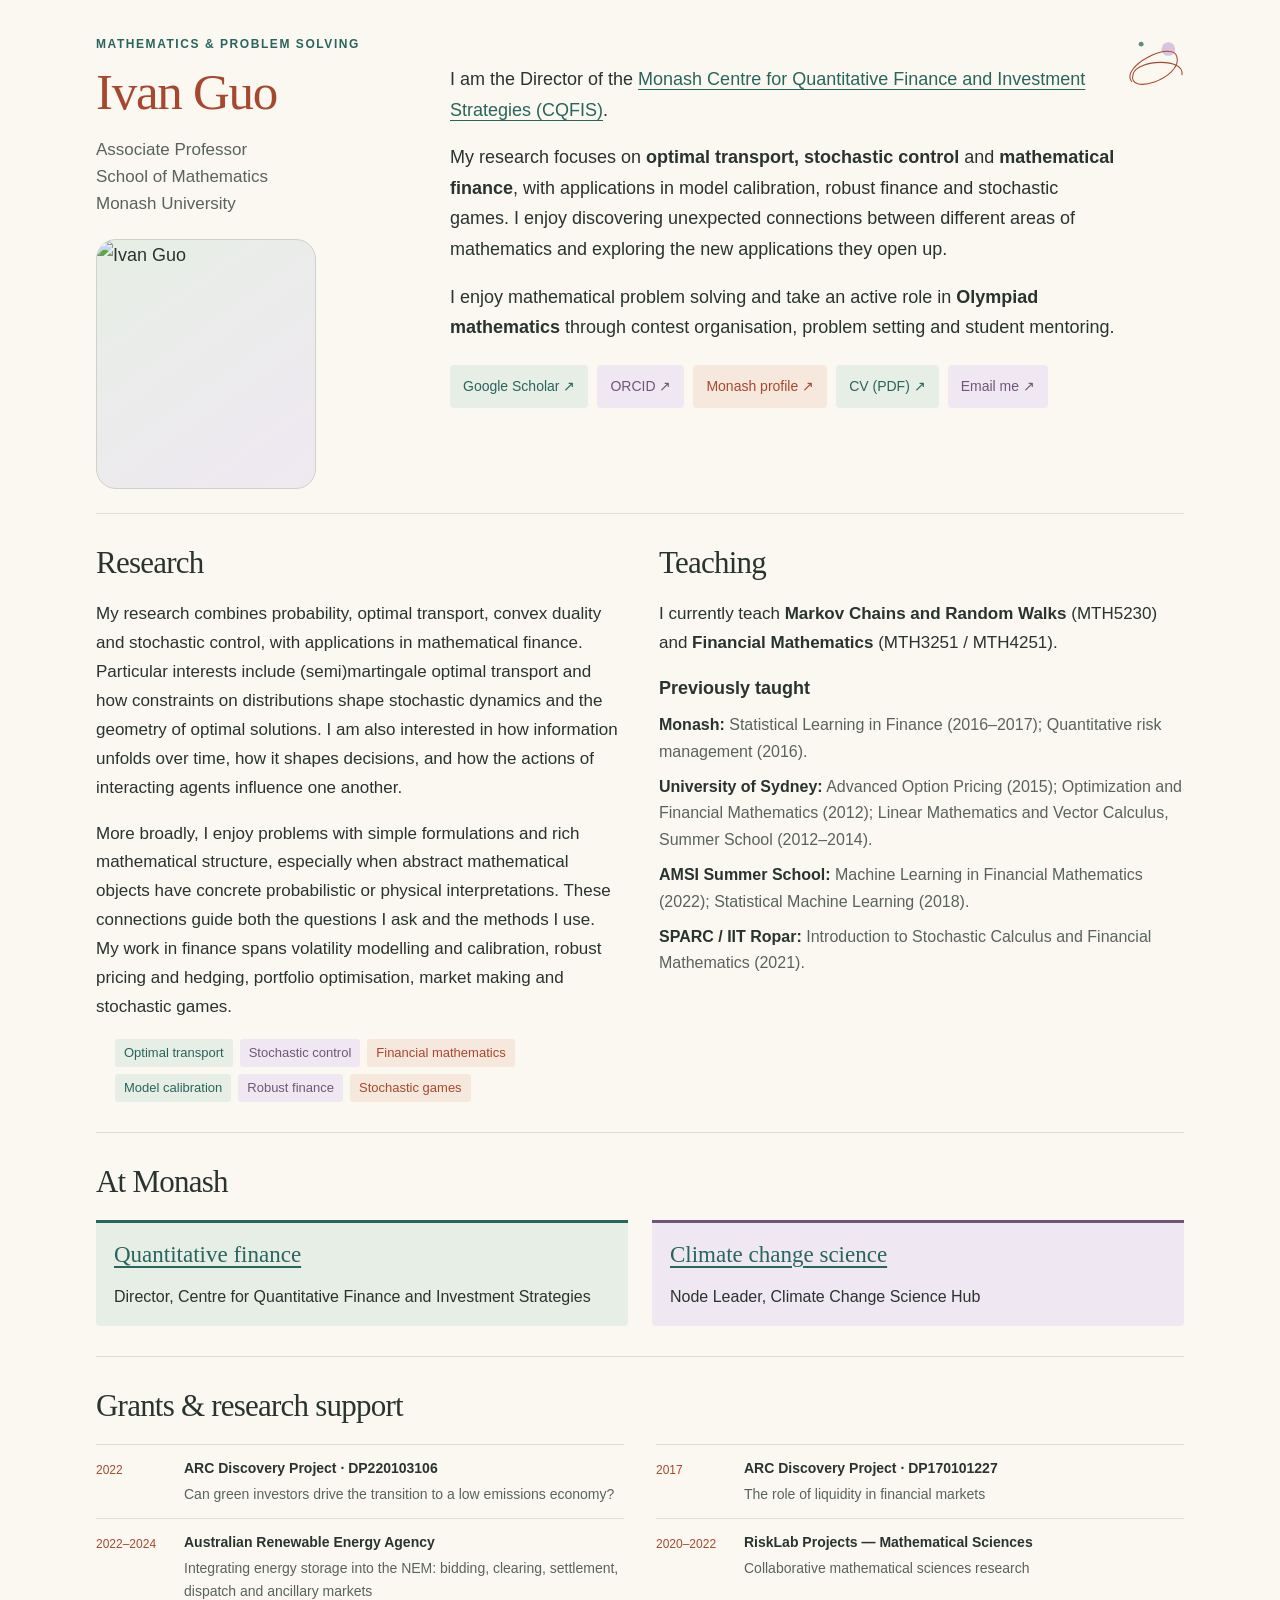
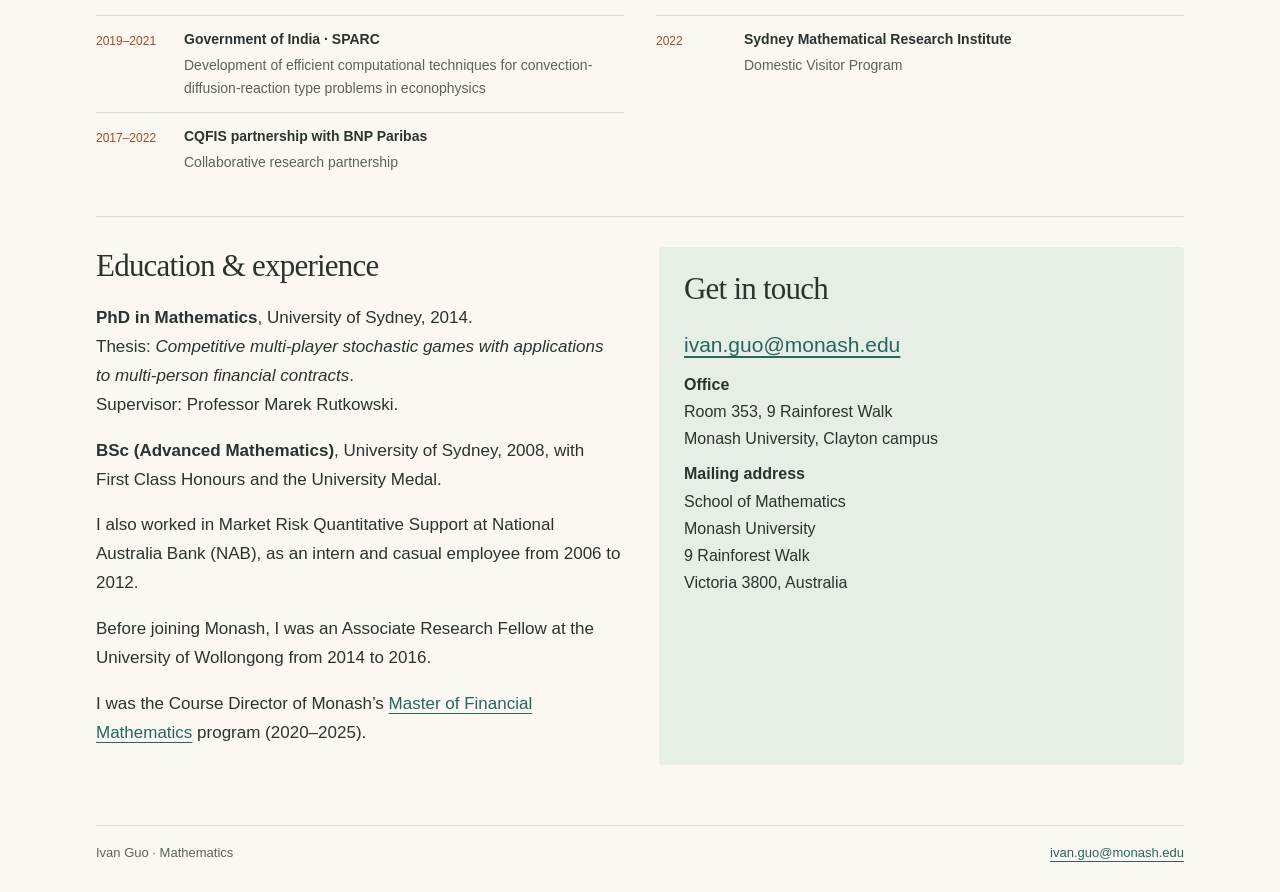
==== index.html @ 20b007d5 "Add files via upload" ====
<!DOCTYPE html>
<html lang="en">
  <head>
    <meta charset="utf-8">
    <meta name="viewport" content="width=device-width, initial-scale=1">
    <title>Home | Ivan Guo</title>
    <style>
      :root {
        color-scheme: light;
        --paper: #fbf8f1;
        --ink: #293330;
        --muted: #59635d;
        --rust: #a6482e;
        --teal: #28655f;
        --plum: #715679;
        --line: #dddfd3;
        --sage: #e7eee5;
        --lilac: #efe8f2;
        --peach: #f6e8dd;
      }

      * {
        box-sizing: border-box;
      }

      html {
        scroll-behavior: smooth;
      }

      body {
        margin: 0;
        background: var(--paper);
        color: var(--ink);
        font: 18px/1.7 -apple-system,BlinkMacSystemFont,"Segoe UI",Arial,sans-serif;
      }

      a {
        color: var(--teal);
        text-underline-offset: 4px;
        overflow-wrap: anywhere;
      }

      a:hover {
        color: var(--rust);
      }

      a:focus-visible {
        outline: 3px solid var(--rust);
        outline-offset: 4px;
      }

      .page {
        max-width: 1160px;
        padding: 34px 36px 28px;
        margin: auto;
      }

      h1 {
        font-family: Georgia,"Times New Roman",serif;
        font-weight: 400;
        letter-spacing: -.025em;
        font-size: 51px;
        line-height: 1.15;
        color: var(--rust);
        margin: 0 0 14px;
      }

      h2 {
        font-family: Georgia,"Times New Roman",serif;
        font-weight: 400;
        letter-spacing: -.025em;
        font-size: 31px;
        line-height: 1.25;
        margin: 0 0 18px;
      }

      h3 {
        font-size: 20px;
        line-height: 1.4;
        font-weight: 600;
        margin: 0 0 12px;
      }

      p {
        margin: 0 0 17px;
      }

      .eyebrow {
        font-size: 12px;
        font-weight: 600;
        letter-spacing: .13em;
        text-transform: uppercase;
        color: var(--teal);
        margin: 0 0 9px;
      }

      .flourish {
        position: absolute;
        right: 0;
        top: 0;
        width: 85px;
        height: 86px;
        pointer-events: none;
      }

      .hero {
        display: grid;
        grid-template-columns: 310px minmax(0,1fr);
        gap: 44px;
        align-items: start;
        margin-bottom: 24px;
      }

      .role {
        font-size: 17px;
        color: var(--muted);
        line-height: 1.6;
        margin: 0;
      }

      .hero .bio {
        position: relative;
        padding-right: 62px;
        padding-top: 30px;
      }

      .hero .bio p {
        font-size: 18px;
      }

      .hero .flourish {
        right: -6px;
        top: -10px;
        width: 68px;
      }

      .profiles {
        display: flex;
        flex-wrap: wrap;
        gap: 9px;
        margin: 0 0 34px;
      }

      .profiles a {
        display: inline-flex;
        align-items: center;
        min-height: 43px;
        padding: 6px 13px;
        border-radius: 4px;
        font-size: 14px;
        line-height: 1.5;
        text-decoration: none;
        background: var(--sage);
        color: var(--teal);
      }

      .profiles a:nth-child(2) {
        background: var(--lilac);
        color: var(--plum);
      }

      .profiles a:nth-child(3) {
        background: var(--peach);
        color: var(--rust);
      }

      .profiles a:hover {
        text-decoration: underline;
      }

      .section {
        padding: 30px 0;
        border-top: 1px solid var(--line);
      }

      .two-col {
        display: grid;
        grid-template-columns: minmax(0,1fr) minmax(0,1fr);
        gap: 38px;
      }

      .two-col p, .two-col li {
        font-size: 17px;
        line-height: 1.7;
      }

      .two-col ul {
        padding-left: 19px;
        margin: 0;
      }

      .two-col li+li {
        margin-top: 8px;
      }

      .tags {
        display: flex;
        flex-wrap: wrap;
        gap: 7px;
        margin: 17px 0 0;
        padding: 0;
        list-style: none;
      }

      .tags li {
        padding: 4px 9px;
        background: var(--sage);
        color: var(--teal);
        border-radius: 3px;
        font-size: 13px!important;
        line-height: 1.55!important;
      }

      .tags li:nth-child(3n+2) {
        background: var(--lilac);
        color: var(--plum);
      }

      .tags li:nth-child(3n) {
        background: var(--peach);
        color: var(--rust);
      }

      .affiliations {
        display: grid;
        grid-template-columns: 1fr 1fr;
        gap: 24px;
      }

      .affiliation {
        border-top: 3px solid var(--teal);
        padding: 16px 18px;
        background: var(--sage);
        border-radius: 0 0 4px 4px;
      }

      .affiliation:nth-child(2) {
        border-color: var(--plum);
        background: var(--lilac);
      }

      .affiliation h3 {
        font-family: Georgia,"Times New Roman",serif;
        font-size: 23px;
        font-weight: 400;
      }

      .affiliation p {
        font-size: 16px;
        margin: 0;
      }

      .contact {
        padding: 23px 25px;
        background: var(--sage);
        border-radius: 4px;
      }

      .contact p {
        font-size: 16px;
        margin-bottom: 8px;
      }

      .email {
        font-size: 21px;
      }

      .footer {
        margin-top: 30px;
        padding-top: 16px;
        border-top: 1px solid var(--line);
        font-size: 13px;
        color: var(--muted);
        display: flex;
        justify-content: space-between;
        gap: 12px;
        flex-wrap: wrap;
      }

      section[id], h1[id], div[id] {
        scroll-margin-top: 18px;
      }

      .portrait {
        width: 220px;
        aspect-ratio: 4/5;
        margin: 21px 0 0;
        border-radius: 20px;
        border: 1px solid #cbd4c6;
        background: linear-gradient(145deg,#e7eee5 0%,#efe8f2 100%);
        object-fit: cover;
        display: block;
        height: 250px;
        object-position: 53% center;
      }

      .two-col .teaching-history {
        list-style: none;
        padding: 0;
        margin: 11px 0 0;
      }

      .two-col .teaching-history li {
        font-size: 16px;
        line-height: 1.65;
        margin: 0 0 9px;
        color: var(--muted);
      }

      .two-col .teaching-history strong {
        color: var(--ink);
        font-weight: 600;
      }

      .teaching-history-title {
        font: 600 16px/1.4 -apple-system,BlinkMacSystemFont,"Segoe UI",Arial,sans-serif;
        margin: 18px 0 8px;
        font-size: 18px;
      }

      .funding-list {
        display: grid;
        grid-template-columns: 1fr 1fr;
        gap: 0 32px;
        list-style: none;
        padding: 0;
        margin: 0;
      }

      .funding-list li {
        display: grid;
        grid-template-columns: 76px minmax(0,1fr);
        gap: 12px;
        padding: 13px 0;
        border-top: 1px solid var(--line);
      }

      .funding-year {
        font-size: 12px;
        color: var(--rust);
        padding-top: 2px;
      }

      .funding-list h3 {
        font-size: 14px;
        line-height: 1.5;
        margin: 0 0 4px;
        font-weight: 600;
      }

      .funding-list p {
        font-size: 14px;
        line-height: 1.6;
        margin: 0;
        color: var(--muted);
      }

      .two-col .tags li {
        margin-top: 0;
      }

      .profiles a[href^="mailto:"] {
        background: var(--lilac);
        color: var(--plum);
      }

      .bio .profiles {
        margin: 22px 0 0;
      }

      @media (max-width:900px) {
        .page {
          padding: 28px;
        }

        .hero {
          grid-template-columns: 260px 1fr;
          gap: 28px;
        }

        .hero .bio {
          padding-right: 0;
        }

        .hero .flourish {
          display: none;
        }

      }

      @media (max-width:620px) {
        body {
          font-size: 17px;
        }

        .page {
          padding: 25px 20px;
        }

        h1 {
          font-size: 43px;
        }

        h2 {
          font-size: 29px;
        }

        .hero {
          grid-template-columns: 1fr;
          gap: 22px;
          margin-bottom: 23px;
        }

        .hero .bio p {
          font-size: 17px;
        }

        .profiles {
          gap: 8px;
          margin-bottom: 27px;
        }

        .profiles a {
          font-size: 13px;
          min-height: 42px;
        }

        .two-col, .affiliations {
          grid-template-columns: 1fr;
          gap: 27px;
        }

        .two-col p, .two-col li {
          font-size: 16px;
        }

        .section {
          padding: 25px 0;
        }

        .contact {
          padding: 20px;
        }

        .email {
          font-size: 18px;
        }

        .footer {
          font-size: 12px;
        }

        .portrait {
          width: 220px;
          margin-top: 18px;
          height: 250px;
        }

        .hero .bio {
          padding-top: 0;
        }

        .funding-list {
          grid-template-columns: 1fr;
        }

        .funding-list li {
          grid-template-columns: 72px minmax(0,1fr);
        }

        .two-col .teaching-history li {
          font-size: 16px;
        }

      }

      @media (prefers-reduced-motion:reduce) {
        html {
          scroll-behavior: auto;
        }

      }

      @media print {
        .profiles, .flourish {
          display: none;
        }

        .page {
          padding: 0;
          max-width: none;
        }

        body {
          background: white;
          font-size: 12pt;
        }

      }
    </style>
  </head>
  <body>
    <main>
      <div class="page home">
        <section class="hero" aria-labelledby="home-title">
          <div>
            <p class="eyebrow">Mathematics &amp; problem solving</p>
            <h1 id="home-title">Ivan Guo</h1>
            <p class="role">Associate Professor<br>School of Mathematics<br>Monash University</p>
            <img class="portrait" src="https://raw.githubusercontent.com/ivanguogit/website/refs/heads/main/IvanOutside.png" alt="Ivan Guo">
          </div>
          <div class="bio">
            <svg class="flourish" viewBox="0 0 110 110" fill="none" aria-hidden="true">
              <circle cx="75" cy="26" r="11" fill="#d9c3df"></circle>
              <path d="M16 79C-5 55 82 10 89 39C97 73 7 103 18 66C25 43 102 39 97 68" stroke="#a6482e" stroke-width="1.7"></path>
              <circle cx="31" cy="18" r="4" fill="#628c78"></circle>
            </svg>
            <p>I am the Director of the <a href="https://www.monash.edu/science/quantitative-finance" target="_blank" rel="noopener noreferrer">Monash Centre for Quantitative Finance and Investment Strategies (CQFIS)</a>.</p>
            <p>My research focuses on <strong>optimal transport, stochastic control</strong> and <strong>mathematical finance</strong>, with applications in model calibration, robust finance and stochastic games. I enjoy discovering unexpected connections between different areas of mathematics and exploring the new applications they open up.</p>
            <p>I enjoy mathematical problem solving and take an active role in <strong>Olympiad mathematics</strong> through contest organisation, problem setting and student mentoring.</p>
            <div class="profiles" aria-label="Academic profiles and CV">
              <a href="https://scholar.google.com/citations?hl=en&amp;user=IPDgZisAAAAJ" target="_blank" rel="noopener noreferrer">Google Scholar ↗</a>
              <a href="https://orcid.org/0000-0002-6483-6654" target="_blank" rel="noopener noreferrer">ORCID ↗</a>
              <a href="https://research.monash.edu/en/persons/ivan-guo/" target="_blank" rel="noopener noreferrer">Monash profile ↗</a>
              <a href="https://raw.githubusercontent.com/ivanguogit/website/refs/heads/main/IvanGuo05112026.pdf" target="_blank" rel="noopener noreferrer">
  CV (PDF) ↗
</a>
              <a href="mailto:ivan.guo@monash.edu" target="_blank" rel="noopener noreferrer">Email me ↗</a>
            </div>
          </div>
        </section>
        <section class="section two-col" aria-labelledby="home-research-title">
          <div>
            <h2 id="home-research-title">Research</h2>
            <p>My research combines probability, optimal transport, convex duality and stochastic control, with applications in mathematical finance. Particular interests include (semi)martingale optimal transport and how constraints on distributions shape stochastic dynamics and the geometry of optimal solutions. I am also interested in how information unfolds over time, how it shapes decisions, and how the actions of interacting agents influence one another.</p>
            <p>More broadly, I enjoy problems with simple formulations and rich mathematical structure, especially when abstract mathematical objects have concrete probabilistic or physical interpretations. These connections guide both the questions I ask and the methods I use. My work in finance spans volatility modelling and calibration, robust pricing and hedging, portfolio optimisation, market making and stochastic games.</p>
            <ul class="tags" aria-label="Research interests">
              <li>Optimal transport</li>
              <li>Stochastic control</li>
              <li>Financial mathematics</li>
              <li>Model calibration</li>
              <li>Robust finance</li>
              <li>Stochastic games</li>
            </ul>
          </div>
          <div>
            <h2>Teaching</h2>
            <p>I currently teach <strong>Markov Chains and Random Walks</strong> (MTH5230) and <strong>Financial Mathematics</strong> (MTH3251 / MTH4251).</p>
            <h3 class="teaching-history-title">Previously taught</h3>
            <ul class="teaching-history">
              <li>
                <strong>Monash:</strong> Statistical Learning in Finance (2016–2017); Quantitative risk management (2016).</li>
              <li>
                <strong>University of Sydney:</strong> Advanced Option Pricing (2015); Optimization and Financial Mathematics (2012); Linear Mathematics and Vector Calculus, Summer School (2012–2014).</li>
              <li>
                <strong>AMSI Summer School:</strong> Machine Learning in Financial Mathematics (2022); Statistical Machine Learning (2018).</li>
              <li>
                <strong>SPARC / IIT Ropar:</strong> Introduction to Stochastic Calculus and Financial Mathematics (2021).</li>
            </ul>
          </div>
        </section>
        <section class="section" aria-labelledby="affiliations-title">
          <h2 id="affiliations-title">At Monash</h2>
          <div class="affiliations">
            <article class="affiliation">
              <h3>
                <a href="https://www.monash.edu/science/quantitative-finance" target="_blank" rel="noopener noreferrer">Quantitative finance</a>
              </h3>
              <p>Director, Centre for Quantitative Finance and Investment Strategies</p>
            </article>
            <article class="affiliation">
              <h3>
                <a href="https://www.monash.edu/science/climate-change-hub" target="_blank" rel="noopener noreferrer">Climate change science</a>
              </h3>
              <p>Node Leader, Climate Change Science Hub</p>
            </article>
          </div>
        </section>
        <section class="section" aria-labelledby="funding-title">
          <h2 id="funding-title">Grants &amp; research support</h2>
          <ul class="funding-list">
            <li>
              <span class="funding-year">2022</span>
              <div>
                <h3>ARC Discovery Project · DP220103106</h3>
                <p>Can green investors drive the transition to a low emissions economy?</p>
              </div>
            </li>
            <li>
              <span class="funding-year">2017</span>
              <div>
                <h3>ARC Discovery Project · DP170101227</h3>
                <p>The role of liquidity in financial markets</p>
              </div>
            </li>
            <li>
              <span class="funding-year">2022–2024</span>
              <div>
                <h3>Australian Renewable Energy Agency</h3>
                <p>Integrating energy storage into the NEM: bidding, clearing, settlement, dispatch and ancillary markets</p>
              </div>
            </li>
            <li>
              <span class="funding-year">2020–2022</span>
              <div>
                <h3>RiskLab Projects — Mathematical Sciences</h3>
                <p>Collaborative mathematical sciences research</p>
              </div>
            </li>
            <li>
              <span class="funding-year">2019–2021</span>
              <div>
                <h3>Government of India · SPARC</h3>
                <p>Development of efficient computational techniques for convection-diffusion-reaction type problems in econophysics</p>
              </div>
            </li>
            <li>
              <span class="funding-year">2022</span>
              <div>
                <h3>Sydney Mathematical Research Institute</h3>
                <p>Domestic Visitor Program</p>
              </div>
            </li>
            <li>
              <span class="funding-year">2017–2022</span>
              <div>
                <h3>CQFIS partnership with BNP Paribas</h3>
                <p>Collaborative research partnership</p>
              </div>
            </li>
          </ul>
        </section>
        <section class="section two-col" aria-labelledby="background-title">
          <div>
            <h2 id="background-title">Education &amp; experience</h2>
            <p>
              <strong>PhD in Mathematics</strong>, University of Sydney, 2014.<br>
    Thesis: <em>Competitive multi-player stochastic games with
    applications to multi-person financial contracts</em>.<br>
    Supervisor: Professor Marek Rutkowski.
  </p>
            <p>
              <strong>BSc (Advanced Mathematics)</strong>, University of Sydney,
    2008, with First Class Honours and the University Medal.
  </p>
            <p>
  I also worked in Market Risk Quantitative Support at National
  Australia Bank (NAB), as an intern and casual employee
  from 2006 to 2012.
</p>
            <p>
    Before joining Monash, I was an Associate Research Fellow at the
    University of Wollongong from 2014 to 2016.
  </p>
            <p>
  I was the Course Director of Monash’s
  <a href="https://www.monash.edu/study/courses/find-a-course/financial-mathematics-s6001" target="_blank" rel="noopener noreferrer">Master of Financial Mathematics</a>
  program (2020–2025).
</p>
          </div>
          <div class="contact">
            <h2>Get in touch</h2>
            <p>
              <a href="mailto:ivan.guo@monash.edu" target="_blank" rel="noopener noreferrer" class="email">ivan.guo@monash.edu</a>
            </p>
            <p>
              <strong>Office</strong>
              <br>
  Room 353, 9 Rainforest Walk<br>
  Monash University, Clayton campus
</p>
            <p>
              <strong>Mailing address</strong>
              <br>
  School of Mathematics<br>
  Monash University<br>
  9 Rainforest Walk<br>
  Victoria 3800, Australia
</p>
          </div>
        </section>
        <footer class="footer">
          <span>Ivan Guo · Mathematics</span>
          <span>
            <a href="mailto:ivan.guo@monash.edu" target="_blank" rel="noopener noreferrer">ivan.guo@monash.edu</a>
          </span>
        </footer>
      </div>
    </main>
  </body>
</html>
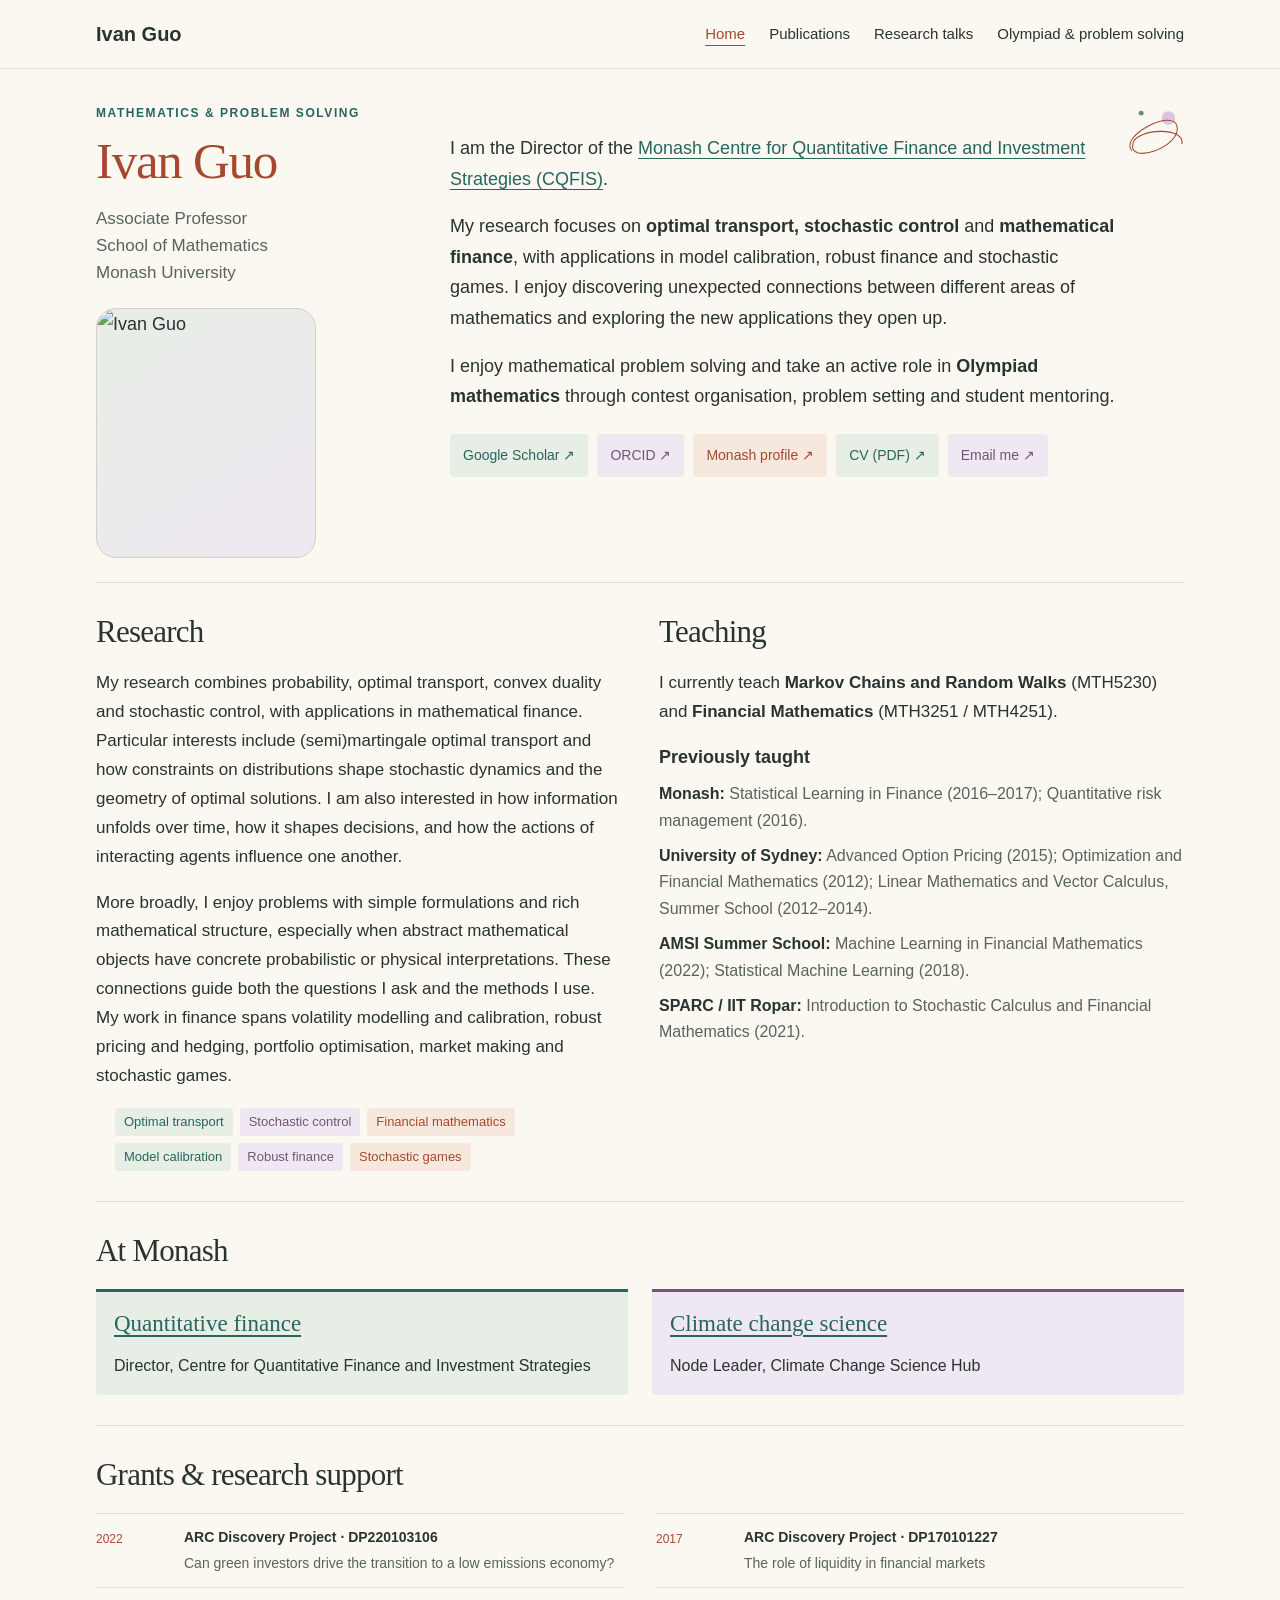
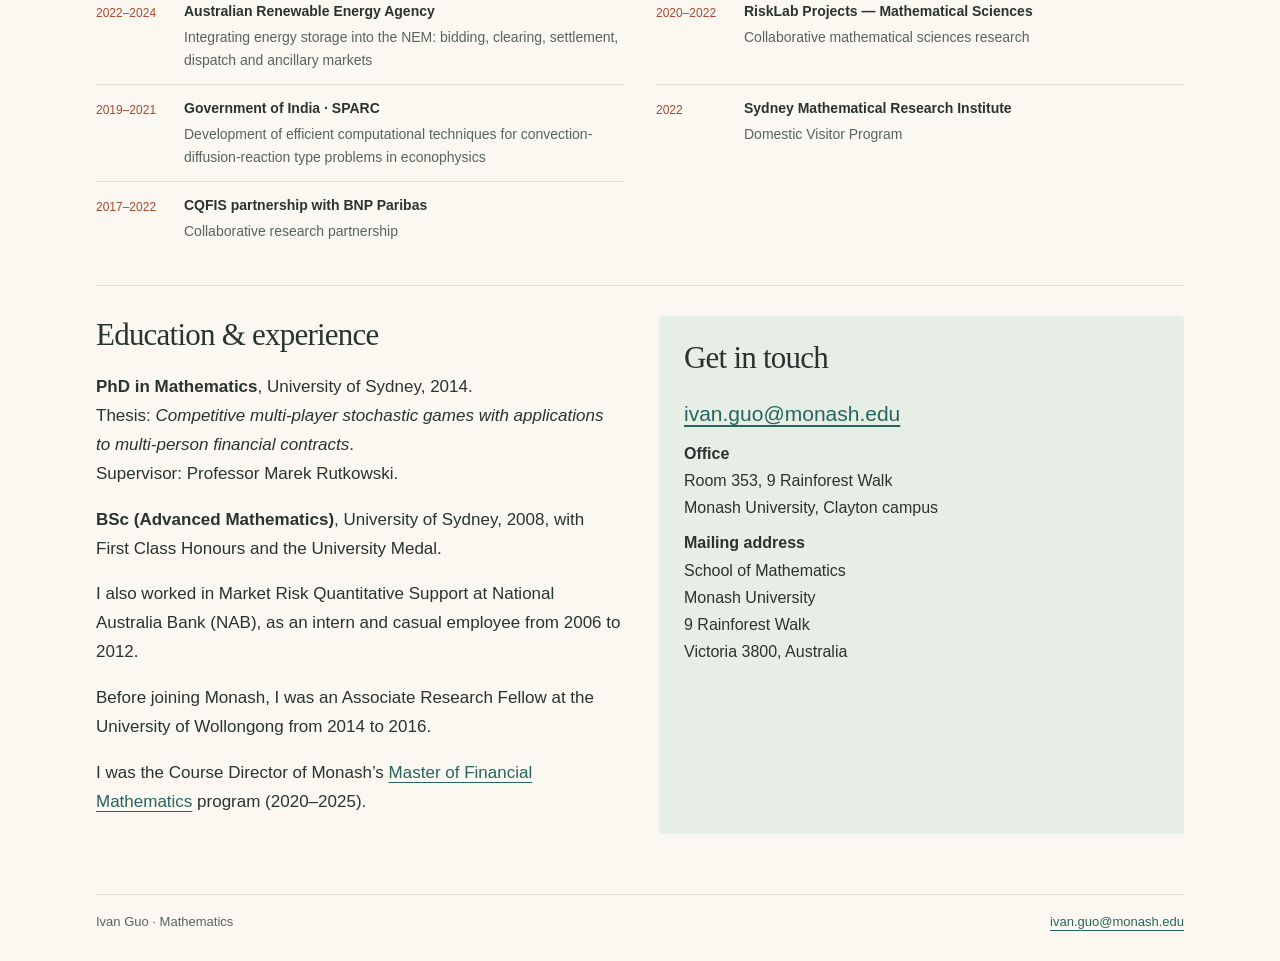
==== commit 78271fda: "Add files via upload" ====
--- a/index.html
+++ b/index.html
@@ -1,505 +1,34 @@
+<!DOCTYPE html>
 <!DOCTYPE html>
 <html lang="en">
   <head>
     <meta charset="utf-8">
     <meta name="viewport" content="width=device-width, initial-scale=1">
     <title>Home | Ivan Guo</title>
-    <style>
-      :root {
-        color-scheme: light;
-        --paper: #fbf8f1;
-        --ink: #293330;
-        --muted: #59635d;
-        --rust: #a6482e;
-        --teal: #28655f;
-        --plum: #715679;
-        --line: #dddfd3;
-        --sage: #e7eee5;
-        --lilac: #efe8f2;
-        --peach: #f6e8dd;
-      }
-
-      * {
-        box-sizing: border-box;
-      }
-
-      html {
-        scroll-behavior: smooth;
-      }
-
-      body {
-        margin: 0;
-        background: var(--paper);
-        color: var(--ink);
-        font: 18px/1.7 -apple-system,BlinkMacSystemFont,"Segoe UI",Arial,sans-serif;
-      }
-
-      a {
-        color: var(--teal);
-        text-underline-offset: 4px;
-        overflow-wrap: anywhere;
-      }
-
-      a:hover {
-        color: var(--rust);
-      }
-
-      a:focus-visible {
-        outline: 3px solid var(--rust);
-        outline-offset: 4px;
-      }
-
-      .page {
-        max-width: 1160px;
-        padding: 34px 36px 28px;
-        margin: auto;
-      }
-
-      h1 {
-        font-family: Georgia,"Times New Roman",serif;
-        font-weight: 400;
-        letter-spacing: -.025em;
-        font-size: 51px;
-        line-height: 1.15;
-        color: var(--rust);
-        margin: 0 0 14px;
-      }
-
-      h2 {
-        font-family: Georgia,"Times New Roman",serif;
-        font-weight: 400;
-        letter-spacing: -.025em;
-        font-size: 31px;
-        line-height: 1.25;
-        margin: 0 0 18px;
-      }
-
-      h3 {
-        font-size: 20px;
-        line-height: 1.4;
-        font-weight: 600;
-        margin: 0 0 12px;
-      }
-
-      p {
-        margin: 0 0 17px;
-      }
-
-      .eyebrow {
-        font-size: 12px;
-        font-weight: 600;
-        letter-spacing: .13em;
-        text-transform: uppercase;
-        color: var(--teal);
-        margin: 0 0 9px;
-      }
-
-      .flourish {
-        position: absolute;
-        right: 0;
-        top: 0;
-        width: 85px;
-        height: 86px;
-        pointer-events: none;
-      }
-
-      .hero {
-        display: grid;
-        grid-template-columns: 310px minmax(0,1fr);
-        gap: 44px;
-        align-items: start;
-        margin-bottom: 24px;
-      }
-
-      .role {
-        font-size: 17px;
-        color: var(--muted);
-        line-height: 1.6;
-        margin: 0;
-      }
-
-      .hero .bio {
-        position: relative;
-        padding-right: 62px;
-        padding-top: 30px;
-      }
-
-      .hero .bio p {
-        font-size: 18px;
-      }
-
-      .hero .flourish {
-        right: -6px;
-        top: -10px;
-        width: 68px;
-      }
-
-      .profiles {
-        display: flex;
-        flex-wrap: wrap;
-        gap: 9px;
-        margin: 0 0 34px;
-      }
-
-      .profiles a {
-        display: inline-flex;
-        align-items: center;
-        min-height: 43px;
-        padding: 6px 13px;
-        border-radius: 4px;
-        font-size: 14px;
-        line-height: 1.5;
-        text-decoration: none;
-        background: var(--sage);
-        color: var(--teal);
-      }
-
-      .profiles a:nth-child(2) {
-        background: var(--lilac);
-        color: var(--plum);
-      }
-
-      .profiles a:nth-child(3) {
-        background: var(--peach);
-        color: var(--rust);
-      }
-
-      .profiles a:hover {
-        text-decoration: underline;
-      }
-
-      .section {
-        padding: 30px 0;
-        border-top: 1px solid var(--line);
-      }
-
-      .two-col {
-        display: grid;
-        grid-template-columns: minmax(0,1fr) minmax(0,1fr);
-        gap: 38px;
-      }
-
-      .two-col p, .two-col li {
-        font-size: 17px;
-        line-height: 1.7;
-      }
-
-      .two-col ul {
-        padding-left: 19px;
-        margin: 0;
-      }
-
-      .two-col li+li {
-        margin-top: 8px;
-      }
-
-      .tags {
-        display: flex;
-        flex-wrap: wrap;
-        gap: 7px;
-        margin: 17px 0 0;
-        padding: 0;
-        list-style: none;
-      }
-
-      .tags li {
-        padding: 4px 9px;
-        background: var(--sage);
-        color: var(--teal);
-        border-radius: 3px;
-        font-size: 13px!important;
-        line-height: 1.55!important;
-      }
-
-      .tags li:nth-child(3n+2) {
-        background: var(--lilac);
-        color: var(--plum);
-      }
-
-      .tags li:nth-child(3n) {
-        background: var(--peach);
-        color: var(--rust);
-      }
-
-      .affiliations {
-        display: grid;
-        grid-template-columns: 1fr 1fr;
-        gap: 24px;
-      }
-
-      .affiliation {
-        border-top: 3px solid var(--teal);
-        padding: 16px 18px;
-        background: var(--sage);
-        border-radius: 0 0 4px 4px;
-      }
-
-      .affiliation:nth-child(2) {
-        border-color: var(--plum);
-        background: var(--lilac);
-      }
-
-      .affiliation h3 {
-        font-family: Georgia,"Times New Roman",serif;
-        font-size: 23px;
-        font-weight: 400;
-      }
-
-      .affiliation p {
-        font-size: 16px;
-        margin: 0;
-      }
-
-      .contact {
-        padding: 23px 25px;
-        background: var(--sage);
-        border-radius: 4px;
-      }
-
-      .contact p {
-        font-size: 16px;
-        margin-bottom: 8px;
-      }
-
-      .email {
-        font-size: 21px;
-      }
-
-      .footer {
-        margin-top: 30px;
-        padding-top: 16px;
-        border-top: 1px solid var(--line);
-        font-size: 13px;
-        color: var(--muted);
-        display: flex;
-        justify-content: space-between;
-        gap: 12px;
-        flex-wrap: wrap;
-      }
-
-      section[id], h1[id], div[id] {
-        scroll-margin-top: 18px;
-      }
-
-      .portrait {
-        width: 220px;
-        aspect-ratio: 4/5;
-        margin: 21px 0 0;
-        border-radius: 20px;
-        border: 1px solid #cbd4c6;
-        background: linear-gradient(145deg,#e7eee5 0%,#efe8f2 100%);
-        object-fit: cover;
-        display: block;
-        height: 250px;
-        object-position: 53% center;
-      }
-
-      .two-col .teaching-history {
-        list-style: none;
-        padding: 0;
-        margin: 11px 0 0;
-      }
-
-      .two-col .teaching-history li {
-        font-size: 16px;
-        line-height: 1.65;
-        margin: 0 0 9px;
-        color: var(--muted);
-      }
-
-      .two-col .teaching-history strong {
-        color: var(--ink);
-        font-weight: 600;
-      }
-
-      .teaching-history-title {
-        font: 600 16px/1.4 -apple-system,BlinkMacSystemFont,"Segoe UI",Arial,sans-serif;
-        margin: 18px 0 8px;
-        font-size: 18px;
-      }
-
-      .funding-list {
-        display: grid;
-        grid-template-columns: 1fr 1fr;
-        gap: 0 32px;
-        list-style: none;
-        padding: 0;
-        margin: 0;
-      }
-
-      .funding-list li {
-        display: grid;
-        grid-template-columns: 76px minmax(0,1fr);
-        gap: 12px;
-        padding: 13px 0;
-        border-top: 1px solid var(--line);
-      }
-
-      .funding-year {
-        font-size: 12px;
-        color: var(--rust);
-        padding-top: 2px;
-      }
-
-      .funding-list h3 {
-        font-size: 14px;
-        line-height: 1.5;
-        margin: 0 0 4px;
-        font-weight: 600;
-      }
-
-      .funding-list p {
-        font-size: 14px;
-        line-height: 1.6;
-        margin: 0;
-        color: var(--muted);
-      }
-
-      .two-col .tags li {
-        margin-top: 0;
-      }
-
-      .profiles a[href^="mailto:"] {
-        background: var(--lilac);
-        color: var(--plum);
-      }
-
-      .bio .profiles {
-        margin: 22px 0 0;
-      }
-
-      @media (max-width:900px) {
-        .page {
-          padding: 28px;
-        }
-
-        .hero {
-          grid-template-columns: 260px 1fr;
-          gap: 28px;
-        }
-
-        .hero .bio {
-          padding-right: 0;
-        }
-
-        .hero .flourish {
-          display: none;
-        }
-
-      }
-
-      @media (max-width:620px) {
-        body {
-          font-size: 17px;
-        }
-
-        .page {
-          padding: 25px 20px;
-        }
-
-        h1 {
-          font-size: 43px;
-        }
-
-        h2 {
-          font-size: 29px;
-        }
-
-        .hero {
-          grid-template-columns: 1fr;
-          gap: 22px;
-          margin-bottom: 23px;
-        }
-
-        .hero .bio p {
-          font-size: 17px;
-        }
-
-        .profiles {
-          gap: 8px;
-          margin-bottom: 27px;
-        }
-
-        .profiles a {
-          font-size: 13px;
-          min-height: 42px;
-        }
-
-        .two-col, .affiliations {
-          grid-template-columns: 1fr;
-          gap: 27px;
-        }
-
-        .two-col p, .two-col li {
-          font-size: 16px;
-        }
-
-        .section {
-          padding: 25px 0;
-        }
-
-        .contact {
-          padding: 20px;
-        }
-
-        .email {
-          font-size: 18px;
-        }
-
-        .footer {
-          font-size: 12px;
-        }
-
-        .portrait {
-          width: 220px;
-          margin-top: 18px;
-          height: 250px;
-        }
-
-        .hero .bio {
-          padding-top: 0;
-        }
-
-        .funding-list {
-          grid-template-columns: 1fr;
-        }
-
-        .funding-list li {
-          grid-template-columns: 72px minmax(0,1fr);
-        }
-
-        .two-col .teaching-history li {
-          font-size: 16px;
-        }
-
-      }
-
-      @media (prefers-reduced-motion:reduce) {
-        html {
-          scroll-behavior: auto;
-        }
-
-      }
-
-      @media print {
-        .profiles, .flourish {
-          display: none;
-        }
-
-        .page {
-          padding: 0;
-          max-width: none;
-        }
-
-        body {
-          background: white;
-          font-size: 12pt;
-        }
-
-      }
-    </style>
+    <link rel="stylesheet" href="styles.css">
+    <script src="navigation.js" defer></script>
   </head>
-  <body>
+  <body class="page-index">
+    <header class="site-header">
+      <nav class="site-nav" aria-label="Main navigation">
+        <a class="site-brand" href="index.html">Ivan Guo</a>
+        <button class="nav-toggle" type="button" aria-expanded="false" aria-controls="site-menu" hidden="hidden">Menu</button>
+        <ul class="site-menu" id="site-menu">
+          <li>
+            <a href="index.html" aria-current="page">Home</a>
+          </li>
+          <li>
+            <a href="publications.html">Publications</a>
+          </li>
+          <li>
+            <a href="talks.html">Research talks</a>
+          </li>
+          <li>
+            <a href="olympiad.html">Olympiad &amp; problem solving</a>
+          </li>
+        </ul>
+      </nav>
+    </header>
     <main>
       <div class="page home">
         <section class="hero" aria-labelledby="home-title">
--- a/styles.css
+++ b/styles.css
@@ -0,0 +1,1120 @@
+/* Shared palette and styles used by all four pages. */
+:root {
+  color-scheme: light;
+  --paper: #fbf8f1;
+  --ink: #293330;
+  --muted: #59635d;
+  --rust: #a6482e;
+  --teal: #28655f;
+  --plum: #715679;
+  --line: #dddfd3;
+  --sage: #e7eee5;
+  --lilac: #efe8f2;
+  --peach: #f6e8dd;
+}
+* {
+  box-sizing: border-box;
+}
+
+html {
+  scroll-behavior: smooth;
+}
+
+body {
+  margin: 0;
+  background: var(--paper);
+  color: var(--ink);
+  font: 18px/1.7 -apple-system,BlinkMacSystemFont,"Segoe UI",Arial,sans-serif;
+}
+
+a {
+  color: var(--teal);
+  text-underline-offset: 4px;
+  overflow-wrap: anywhere;
+}
+
+a:hover {
+  color: var(--rust);
+}
+
+a:focus-visible {
+  outline: 3px solid var(--rust);
+  outline-offset: 4px;
+}
+
+.page {
+  max-width: 1160px;
+  padding: 34px 36px 28px;
+  margin: auto;
+}
+
+h3 {
+  font-size: 20px;
+  line-height: 1.4;
+  font-weight: 600;
+  margin: 0 0 12px;
+}
+
+p {
+  margin: 0 0 17px;
+}
+
+.eyebrow {
+  font-size: 12px;
+  font-weight: 600;
+  letter-spacing: .13em;
+  text-transform: uppercase;
+  color: var(--teal);
+  margin: 0 0 9px;
+}
+
+.flourish {
+  position: absolute;
+  right: 0;
+  top: 0;
+  width: 85px;
+  height: 86px;
+  pointer-events: none;
+}
+
+.footer {
+  margin-top: 30px;
+  padding-top: 16px;
+  border-top: 1px solid var(--line);
+  font-size: 13px;
+  color: var(--muted);
+  display: flex;
+  justify-content: space-between;
+  gap: 12px;
+  flex-wrap: wrap;
+}
+
+section[id], h1[id], div[id] {
+  scroll-margin-top: 18px;
+}
+
+@media (max-width:900px) {
+  .page {
+    padding: 28px;
+  }
+
+}
+
+@media (max-width:620px) {
+  body {
+    font-size: 17px;
+  }
+
+  .page {
+    padding: 25px 20px;
+  }
+
+  h1 {
+    font-size: 43px;
+  }
+
+  h2 {
+    font-size: 29px;
+  }
+
+  .footer {
+    font-size: 12px;
+  }
+
+}
+
+@media (prefers-reduced-motion:reduce) {
+  html {
+    scroll-behavior: auto;
+  }
+
+}
+
+@media print {
+  .page {
+    padding: 0;
+    max-width: none;
+  }
+
+  body {
+    background: white;
+    font-size: 12pt;
+  }
+
+}
+
+/* Index page */
+:where(body.page-index) h1 {
+  font-family: Georgia,"Times New Roman",serif;
+  font-weight: 400;
+  letter-spacing: -.025em;
+  font-size: 51px;
+  line-height: 1.15;
+  color: var(--rust);
+  margin: 0 0 14px;
+}
+
+:where(body.page-index) h2 {
+  font-family: Georgia,"Times New Roman",serif;
+  font-weight: 400;
+  letter-spacing: -.025em;
+  font-size: 31px;
+  line-height: 1.25;
+  margin: 0 0 18px;
+}
+
+:where(body.page-index) .hero {
+  display: grid;
+  grid-template-columns: 310px minmax(0,1fr);
+  gap: 44px;
+  align-items: start;
+  margin-bottom: 24px;
+}
+
+:where(body.page-index) .role {
+  font-size: 17px;
+  color: var(--muted);
+  line-height: 1.6;
+  margin: 0;
+}
+
+:where(body.page-index) .hero .bio {
+  position: relative;
+  padding-right: 62px;
+  padding-top: 30px;
+}
+
+:where(body.page-index) .hero .bio p {
+  font-size: 18px;
+}
+
+:where(body.page-index) .hero .flourish {
+  right: -6px;
+  top: -10px;
+  width: 68px;
+}
+
+:where(body.page-index) .profiles {
+  display: flex;
+  flex-wrap: wrap;
+  gap: 9px;
+  margin: 0 0 34px;
+}
+
+:where(body.page-index) .profiles a {
+  display: inline-flex;
+  align-items: center;
+  min-height: 43px;
+  padding: 6px 13px;
+  border-radius: 4px;
+  font-size: 14px;
+  line-height: 1.5;
+  text-decoration: none;
+  background: var(--sage);
+  color: var(--teal);
+}
+
+:where(body.page-index) .profiles a:nth-child(2) {
+  background: var(--lilac);
+  color: var(--plum);
+}
+
+:where(body.page-index) .profiles a:nth-child(3) {
+  background: var(--peach);
+  color: var(--rust);
+}
+
+:where(body.page-index) .profiles a:hover {
+  text-decoration: underline;
+}
+
+:where(body.page-index) .section {
+  padding: 30px 0;
+  border-top: 1px solid var(--line);
+}
+
+:where(body.page-index) .two-col {
+  display: grid;
+  grid-template-columns: minmax(0,1fr) minmax(0,1fr);
+  gap: 38px;
+}
+
+:where(body.page-index) .two-col p, :where(body.page-index) .two-col li {
+  font-size: 17px;
+  line-height: 1.7;
+}
+
+:where(body.page-index) .two-col ul {
+  padding-left: 19px;
+  margin: 0;
+}
+
+:where(body.page-index) .two-col li+li {
+  margin-top: 8px;
+}
+
+:where(body.page-index) .tags {
+  display: flex;
+  flex-wrap: wrap;
+  gap: 7px;
+  margin: 17px 0 0;
+  padding: 0;
+  list-style: none;
+}
+
+:where(body.page-index) .tags li {
+  padding: 4px 9px;
+  background: var(--sage);
+  color: var(--teal);
+  border-radius: 3px;
+  font-size: 13px!important;
+  line-height: 1.55!important;
+}
+
+:where(body.page-index) .tags li:nth-child(3n+2) {
+  background: var(--lilac);
+  color: var(--plum);
+}
+
+:where(body.page-index) .tags li:nth-child(3n) {
+  background: var(--peach);
+  color: var(--rust);
+}
+
+:where(body.page-index) .affiliations {
+  display: grid;
+  grid-template-columns: 1fr 1fr;
+  gap: 24px;
+}
+
+:where(body.page-index) .affiliation {
+  border-top: 3px solid var(--teal);
+  padding: 16px 18px;
+  background: var(--sage);
+  border-radius: 0 0 4px 4px;
+}
+
+:where(body.page-index) .affiliation:nth-child(2) {
+  border-color: var(--plum);
+  background: var(--lilac);
+}
+
+:where(body.page-index) .affiliation h3 {
+  font-family: Georgia,"Times New Roman",serif;
+  font-size: 23px;
+  font-weight: 400;
+}
+
+:where(body.page-index) .affiliation p {
+  font-size: 16px;
+  margin: 0;
+}
+
+:where(body.page-index) .contact {
+  padding: 23px 25px;
+  background: var(--sage);
+  border-radius: 4px;
+}
+
+:where(body.page-index) .contact p {
+  font-size: 16px;
+  margin-bottom: 8px;
+}
+
+:where(body.page-index) .email {
+  font-size: 21px;
+}
+
+:where(body.page-index) .portrait {
+  width: 220px;
+  aspect-ratio: 4/5;
+  margin: 21px 0 0;
+  border-radius: 20px;
+  border: 1px solid #cbd4c6;
+  background: linear-gradient(145deg,#e7eee5 0%,#efe8f2 100%);
+  object-fit: cover;
+  display: block;
+  height: 250px;
+  object-position: 53% center;
+}
+
+:where(body.page-index) .two-col .teaching-history {
+  list-style: none;
+  padding: 0;
+  margin: 11px 0 0;
+}
+
+:where(body.page-index) .two-col .teaching-history li {
+  font-size: 16px;
+  line-height: 1.65;
+  margin: 0 0 9px;
+  color: var(--muted);
+}
+
+:where(body.page-index) .two-col .teaching-history strong {
+  color: var(--ink);
+  font-weight: 600;
+}
+
+:where(body.page-index) .teaching-history-title {
+  font: 600 16px/1.4 -apple-system,BlinkMacSystemFont,"Segoe UI",Arial,sans-serif;
+  margin: 18px 0 8px;
+  font-size: 18px;
+}
+
+:where(body.page-index) .funding-list {
+  display: grid;
+  grid-template-columns: 1fr 1fr;
+  gap: 0 32px;
+  list-style: none;
+  padding: 0;
+  margin: 0;
+}
+
+:where(body.page-index) .funding-list li {
+  display: grid;
+  grid-template-columns: 76px minmax(0,1fr);
+  gap: 12px;
+  padding: 13px 0;
+  border-top: 1px solid var(--line);
+}
+
+:where(body.page-index) .funding-year {
+  font-size: 12px;
+  color: var(--rust);
+  padding-top: 2px;
+}
+
+:where(body.page-index) .funding-list h3 {
+  font-size: 14px;
+  line-height: 1.5;
+  margin: 0 0 4px;
+  font-weight: 600;
+}
+
+:where(body.page-index) .funding-list p {
+  font-size: 14px;
+  line-height: 1.6;
+  margin: 0;
+  color: var(--muted);
+}
+
+:where(body.page-index) .two-col .tags li {
+  margin-top: 0;
+}
+
+:where(body.page-index) .profiles a[href^="mailto:"] {
+  background: var(--lilac);
+  color: var(--plum);
+}
+
+:where(body.page-index) .bio .profiles {
+  margin: 22px 0 0;
+}
+
+@media (max-width:900px) {
+  :where(body.page-index) .hero {
+    grid-template-columns: 260px 1fr;
+    gap: 28px;
+  }
+
+  :where(body.page-index) .hero .bio {
+    padding-right: 0;
+  }
+
+  :where(body.page-index) .hero .flourish {
+    display: none;
+  }
+
+}
+
+@media (max-width:620px) {
+  :where(body.page-index) .hero {
+    grid-template-columns: 1fr;
+    gap: 22px;
+    margin-bottom: 23px;
+  }
+
+  :where(body.page-index) .hero .bio p {
+    font-size: 17px;
+  }
+
+  :where(body.page-index) .profiles {
+    gap: 8px;
+    margin-bottom: 27px;
+  }
+
+  :where(body.page-index) .profiles a {
+    font-size: 13px;
+    min-height: 42px;
+  }
+
+  :where(body.page-index) .two-col, :where(body.page-index) .affiliations {
+    grid-template-columns: 1fr;
+    gap: 27px;
+  }
+
+  :where(body.page-index) .two-col p, :where(body.page-index) .two-col li {
+    font-size: 16px;
+  }
+
+  :where(body.page-index) .section {
+    padding: 25px 0;
+  }
+
+  :where(body.page-index) .contact {
+    padding: 20px;
+  }
+
+  :where(body.page-index) .email {
+    font-size: 18px;
+  }
+
+  :where(body.page-index) .portrait {
+    width: 220px;
+    margin-top: 18px;
+    height: 250px;
+  }
+
+  :where(body.page-index) .hero .bio {
+    padding-top: 0;
+  }
+
+  :where(body.page-index) .funding-list {
+    grid-template-columns: 1fr;
+  }
+
+  :where(body.page-index) .funding-list li {
+    grid-template-columns: 72px minmax(0,1fr);
+  }
+
+  :where(body.page-index) .two-col .teaching-history li {
+    font-size: 16px;
+  }
+
+}
+
+@media print {
+  :where(body.page-index) .profiles, :where(body.page-index) .flourish {
+    display: none;
+  }
+
+}
+
+/* Publications page */
+:where(body.page-publications) h1, :where(body.page-publications) h2 {
+  font-family: Georgia,"Times New Roman",serif;
+  font-weight: 400;
+  letter-spacing: -.025em;
+}
+
+:where(body.page-publications) h1 {
+  font-size: 51px;
+  line-height: 1.15;
+  color: var(--rust);
+  margin: 0 0 14px;
+}
+
+:where(body.page-publications) h2 {
+  font-size: 31px;
+  line-height: 1.25;
+  margin: 0 0 18px;
+}
+
+:where(body.page-publications) .page-heading {
+  position: relative;
+  padding-right: 100px;
+  margin: 0 0 28px;
+}
+
+:where(body.page-publications) .page-heading .intro {
+  max-width: 860px;
+  font-size: 18px;
+  line-height: 1.7;
+  margin-bottom: 0;
+}
+
+:where(body.page-publications) .jump {
+  display: flex;
+  flex-wrap: wrap;
+  gap: 8px 22px;
+  margin: 20px 0 26px;
+}
+
+:where(body.page-publications) .jump a {
+  font-size: 14px;
+  min-height: 30px;
+  display: inline-flex;
+  align-items: center;
+  color: var(--plum);
+}
+
+:where(body.page-publications) .pub-group {
+  margin: 0 0 29px;
+}
+
+:where(body.page-publications) .pub-group h2 {
+  font: 600 20px/1.4 -apple-system,BlinkMacSystemFont,"Segoe UI",Arial,sans-serif;
+  color: var(--teal);
+  letter-spacing: 0;
+  margin: 0;
+  padding: 0 0 10px;
+  border-bottom: 1px solid var(--line);
+}
+
+:where(body.page-publications) #chapters h2 {
+  color: var(--plum);
+}
+
+:where(body.page-publications) #preprints h2 {
+  color: var(--rust);
+}
+
+:where(body.page-publications) .papers {
+  padding: 0;
+  margin: 0;
+  list-style: none;
+  display: grid;
+  grid-template-columns: minmax(0,1fr) minmax(0,1fr);
+  column-gap: 32px;
+}
+
+:where(body.page-publications) .paper {
+  display: grid;
+  grid-template-columns: 38px minmax(0,1fr);
+  gap: 11px;
+  padding: 13px 0 10px;
+  border-bottom: 1px solid var(--line);
+  align-content: start;
+}
+
+:where(body.page-publications) .year {
+  font-size: 13px;
+  color: var(--rust);
+  line-height: 1.6;
+  font-variant-numeric: tabular-nums;
+}
+
+:where(body.page-publications) .paper h3 {
+  font-size: 16px;
+  font-weight: 600;
+  line-height: 1.4;
+  margin: 0 0 5px;
+}
+
+:where(body.page-publications) .paper h3 a {
+  text-decoration: none;
+  color: var(--ink);
+}
+
+:where(body.page-publications) .paper h3 a:hover {
+  text-decoration: underline;
+  color: var(--rust);
+}
+
+:where(body.page-publications) .paper .metadata {
+  font-size: 13px;
+  line-height: 1.5;
+  color: var(--muted);
+  margin: 0;
+}
+
+:where(body.page-publications) .paper .metadata em {
+  font-style: normal;
+}
+
+:where(body.page-publications) .paper-links {
+  display: flex;
+  flex-wrap: wrap;
+  gap: 0 13px;
+  margin-top: 3px;
+}
+
+:where(body.page-publications) .paper-links a {
+  font-size: 12px;
+  min-height: 29px;
+  display: inline-flex;
+  align-items: center;
+}
+
+@media (max-width:900px) {
+  :where(body.page-publications) .papers {
+    grid-template-columns: minmax(0,1fr);
+  }
+
+}
+
+@media (max-width:620px) {
+  :where(body.page-publications) .page-heading {
+    padding-right: 0;
+    margin-bottom: 24px;
+  }
+
+  :where(body.page-publications) .page-heading .flourish {
+    display: none;
+  }
+
+  :where(body.page-publications) .page-heading .intro {
+    font-size: 17px;
+  }
+
+  :where(body.page-publications) .paper {
+    grid-template-columns: 36px 1fr;
+    gap: 10px;
+  }
+
+  :where(body.page-publications) .paper h3 {
+    font-size: 15.5px;
+  }
+
+  :where(body.page-publications) .paper .metadata {
+    font-size: 13px;
+  }
+
+  :where(body.page-publications) .paper-links a {
+    min-height: 36px;
+    font-size: 12px;
+  }
+
+  :where(body.page-publications) .jump {
+    gap: 5px 16px;
+  }
+
+  :where(body.page-publications) .jump a {
+    font-size: 13px;
+    min-height: 36px;
+  }
+
+}
+
+@media print {
+  :where(body.page-publications) .jump, :where(body.page-publications) .flourish {
+    display: none;
+  }
+
+  :where(body.page-publications) .papers {
+    grid-template-columns: 1fr;
+  }
+
+  :where(body.page-publications) .paper {
+    break-inside: avoid;
+  }
+
+}
+
+/* Talks page */
+:where(body.page-talks) .reading {
+  max-width: 1010px;
+}
+
+:where(body.page-talks) h1, :where(body.page-talks) h2 {
+  font-family: Georgia,"Times New Roman",serif;
+  font-weight: 400;
+  letter-spacing: -.025em;
+}
+
+:where(body.page-talks) h1 {
+  font-size: 51px;
+  line-height: 1.15;
+  color: var(--rust);
+  margin: 0 0 14px;
+}
+
+:where(body.page-talks) h2 {
+  font-size: 31px;
+  line-height: 1.25;
+  margin: 0 0 18px;
+}
+
+:where(body.page-talks) .page-heading {
+  position: relative;
+  padding-right: 100px;
+  margin: 0 0 28px;
+}
+
+:where(body.page-talks) .page-heading .intro {
+  max-width: 860px;
+  font-size: 18px;
+  line-height: 1.7;
+  margin-bottom: 0;
+}
+
+:where(body.page-talks) .jump {
+  display: flex;
+  flex-wrap: wrap;
+  gap: 8px 22px;
+  margin: 20px 0 26px;
+}
+
+:where(body.page-talks) .jump a {
+  font-size: 14px;
+  min-height: 30px;
+  display: inline-flex;
+  align-items: center;
+  color: var(--plum);
+}
+
+:where(body.page-talks) .year {
+  font-size: 13px;
+  color: var(--rust);
+  line-height: 1.6;
+  font-variant-numeric: tabular-nums;
+}
+
+:where(body.page-talks) .talk-list {
+  list-style: none;
+  padding: 0;
+  margin: 0;
+}
+
+:where(body.page-talks) .talk {
+  display: grid;
+  grid-template-columns: 100px minmax(0,1fr);
+  gap: 23px;
+  padding: 17px 0;
+  border-top: 1px solid var(--line);
+}
+
+:where(body.page-talks) .talk .year {
+  padding-top: 2px;
+}
+
+:where(body.page-talks) .talk h2 {
+  font: 600 17px/1.45 -apple-system,BlinkMacSystemFont,"Segoe UI",Arial,sans-serif;
+  letter-spacing: 0;
+  margin: 0 0 7px;
+}
+
+:where(body.page-talks) .talk h2+h2 {
+  margin-top: 9px;
+}
+
+:where(body.page-talks) .venues {
+  font-size: 14px;
+  line-height: 1.65;
+  color: var(--muted);
+  margin: 0;
+}
+
+:where(body.page-talks) .venue {
+  display: block;
+}
+
+:where(body.page-talks) .talk-year-label {
+  color: var(--plum);
+}
+
+:where(body.page-talks) .general-interest {
+  margin-top: 34px;
+  padding-top: 27px;
+  border-top: 1px solid var(--line);
+}
+
+:where(body.page-talks) .general-interest>h2 {
+  font-size: 29px;
+  margin-bottom: 18px;
+}
+
+:where(body.page-talks) .interest-grid {
+  display: grid;
+  grid-template-columns: 1fr 1fr;
+  gap: 20px 30px;
+}
+
+:where(body.page-talks) .interest-group h3 {
+  font-size: 14px;
+  color: var(--teal);
+  line-height: 1.55;
+  margin-bottom: 8px;
+}
+
+:where(body.page-talks) .interest-group ul {
+  padding-left: 18px;
+  margin: 0;
+}
+
+:where(body.page-talks) .interest-group li {
+  font-size: 15px;
+  line-height: 1.6;
+  margin: 0 0 4px;
+}
+
+@media (max-width:620px) {
+  :where(body.page-talks) .page-heading {
+    padding-right: 0;
+    margin-bottom: 24px;
+  }
+
+  :where(body.page-talks) .page-heading .flourish {
+    display: none;
+  }
+
+  :where(body.page-talks) .page-heading .intro {
+    font-size: 17px;
+  }
+
+  :where(body.page-talks) .talk {
+    grid-template-columns: 1fr;
+    gap: 5px;
+    padding: 15px 0;
+  }
+
+  :where(body.page-talks) .talk h2 {
+    font-size: 16px;
+  }
+
+  :where(body.page-talks) .talk .year {
+    font-size: 12px;
+  }
+
+  :where(body.page-talks) .venues {
+    font-size: 13px;
+    line-height: 1.65;
+  }
+
+  :where(body.page-talks) .jump {
+    gap: 5px 16px;
+  }
+
+  :where(body.page-talks) .jump a {
+    font-size: 13px;
+    min-height: 36px;
+  }
+
+  :where(body.page-talks) .interest-grid {
+    grid-template-columns: 1fr;
+  }
+
+}
+
+@media print {
+  :where(body.page-talks) .jump, :where(body.page-talks) .flourish {
+    display: none;
+  }
+
+  :where(body.page-talks) .talk {
+    break-inside: avoid;
+  }
+
+}
+
+/* Olympiad page */
+:where(body.page-olympiad) h1, :where(body.page-olympiad) h2 {
+  font-family: Georgia,"Times New Roman",serif;
+  font-weight: 400;
+  letter-spacing: -.025em;
+}
+
+:where(body.page-olympiad) h1 {
+  font-size: 51px;
+  line-height: 1.15;
+  color: var(--rust);
+  margin: 0 0 14px;
+}
+
+:where(body.page-olympiad) h2 {
+  font-size: 31px;
+  line-height: 1.25;
+  margin: 0 0 18px;
+}
+
+:where(body.page-olympiad) .page-heading {
+  position: relative;
+  padding-right: 100px;
+  margin: 0 0 28px;
+}
+
+:where(body.page-olympiad) .page-heading .intro {
+  max-width: 860px;
+  font-size: 18px;
+  line-height: 1.7;
+  margin-bottom: 0;
+}
+
+:where(body.page-olympiad) .split-section {
+  display: grid;
+  grid-template-columns: 235px minmax(0,1fr);
+  gap: 34px;
+  padding: 31px 0;
+  border-top: 1px solid var(--line);
+}
+
+:where(body.page-olympiad) .split-section h2 {
+  font-size: 28px;
+}
+
+:where(body.page-olympiad) .split-section p {
+  font-size: 17px;
+  line-height: 1.75;
+}
+
+:where(body.page-olympiad) .link-row {
+  display: flex;
+  flex-wrap: wrap;
+  gap: 7px 20px;
+  margin: 17px 0 0;
+}
+
+:where(body.page-olympiad) .link-row a {
+  font-size: 14px;
+  min-height: 33px;
+  display: inline-flex;
+  align-items: center;
+}
+
+:where(body.page-olympiad) .medals {
+  display: flex;
+  gap: 10px;
+  flex-wrap: wrap;
+  margin: 18px 0;
+}
+
+:where(body.page-olympiad) .medal {
+  padding: 5px 10px;
+  background: #f2e6bd;
+  color: #725013;
+  border-radius: 3px;
+  font-size: 14px;
+}
+
+:where(body.page-olympiad) .medal.bronze {
+  background: var(--peach);
+  color: #8b4931;
+}
+
+:where(body.page-olympiad) .archive {
+  margin: 17px 0 21px;
+}
+
+:where(body.page-olympiad) .archive-row {
+  display: grid;
+  grid-template-columns: 53px minmax(0,1fr);
+  gap: 12px;
+  align-items: start;
+  padding: 7px 0;
+  border-bottom: 1px solid var(--line);
+}
+
+:where(body.page-olympiad) .archive-year {
+  font-size: 14px;
+  color: var(--rust);
+  padding-top: 6px;
+}
+
+:where(body.page-olympiad) .archive-numbers {
+  display: flex;
+  flex-wrap: wrap;
+  gap: 6px;
+}
+
+:where(body.page-olympiad) .archive-link {
+  display: inline-flex;
+  align-items: center;
+  justify-content: center;
+  min-width: 39px;
+  min-height: 33px;
+  padding: 3px 8px;
+  border-radius: 3px;
+  background: var(--sage);
+  font-size: 14px;
+  text-decoration: none;
+}
+
+:where(body.page-olympiad) .archive-link:hover {
+  background: var(--peach);
+  text-decoration: underline;
+}
+
+:where(body.page-olympiad) .newsletter-archive .archive-link {
+  background: var(--lilac);
+  color: var(--plum);
+}
+
+:where(body.page-olympiad) .archive-note {
+  font-size: 13px!important;
+  line-height: 1.65!important;
+  color: var(--muted);
+}
+
+@media (max-width:900px) {
+  :where(body.page-olympiad) .split-section {
+    grid-template-columns: 195px minmax(0,1fr);
+    gap: 25px;
+  }
+
+}
+
+@media (max-width:620px) {
+  :where(body.page-olympiad) .page-heading {
+    padding-right: 0;
+    margin-bottom: 24px;
+  }
+
+  :where(body.page-olympiad) .page-heading .flourish {
+    display: none;
+  }
+
+  :where(body.page-olympiad) .page-heading .intro {
+    font-size: 17px;
+  }
+
+  :where(body.page-olympiad) .split-section {
+    grid-template-columns: 1fr;
+    gap: 4px;
+    padding: 26px 0;
+  }
+
+  :where(body.page-olympiad) .split-section h2 {
+    font-size: 27px;
+    margin-bottom: 13px;
+  }
+
+  :where(body.page-olympiad) .split-section p {
+    font-size: 16px;
+    line-height: 1.75;
+  }
+
+  :where(body.page-olympiad) .archive-row {
+    grid-template-columns: 45px minmax(0,1fr);
+    gap: 9px;
+  }
+
+  :where(body.page-olympiad) .archive-link {
+    min-width: 39px;
+    min-height: 39px;
+  }
+
+  :where(body.page-olympiad) .archive-year {
+    font-size: 13px;
+    padding-top: 9px;
+  }
+
+}
+
+@media print {
+  :where(body.page-olympiad) .flourish {
+    display: none;
+  }
+
+}
+
+/* Site navigation */
+.site-header { background: var(--paper); border-bottom: 1px solid var(--line); }
+.site-nav { max-width: 1160px; margin: auto; padding: 12px 36px; display: flex; align-items: center; justify-content: space-between; gap: 24px; }
+.site-brand { color: var(--ink); font-size: 20px; font-weight: 600; text-decoration: none; white-space: nowrap; }
+.site-menu { display: flex; align-items: center; flex-wrap: wrap; gap: 4px 24px; list-style: none; margin: 0; padding: 0; }
+.site-menu a { display: flex; align-items: center; min-height: 44px; color: var(--ink); font-size: 15px; text-decoration: none; }
+.site-menu a:hover, .site-menu a[aria-current="page"] { color: var(--rust); text-decoration: underline; text-underline-offset: 6px; }
+.nav-toggle { min-height: 44px; padding: 8px 14px; border: 1px solid var(--line); border-radius: 4px; background: transparent; color: var(--ink); font: inherit; font-size: 15px; cursor: pointer; }
+.nav-toggle[hidden] { display: none; }
+.nav-toggle:focus-visible { outline: 3px solid var(--rust); outline-offset: 4px; }
+@media (max-width: 900px) { .site-nav { padding: 12px 28px; } }
+@media (max-width: 760px) {
+  .site-nav { flex-wrap: wrap; gap: 8px; }
+  .site-menu { flex-basis: 100%; flex-direction: column; align-items: stretch; gap: 0; }
+  .site-menu a { padding: 6px 0; }
+  .site-nav.nav-ready .site-menu { display: none; }
+  .site-nav.nav-ready .nav-toggle[aria-expanded="true"] + .site-menu { display: flex; }
+}
+@media (max-width: 620px) { .site-nav { padding: 10px 20px; } }
+@media print { .site-header { display: none; } }
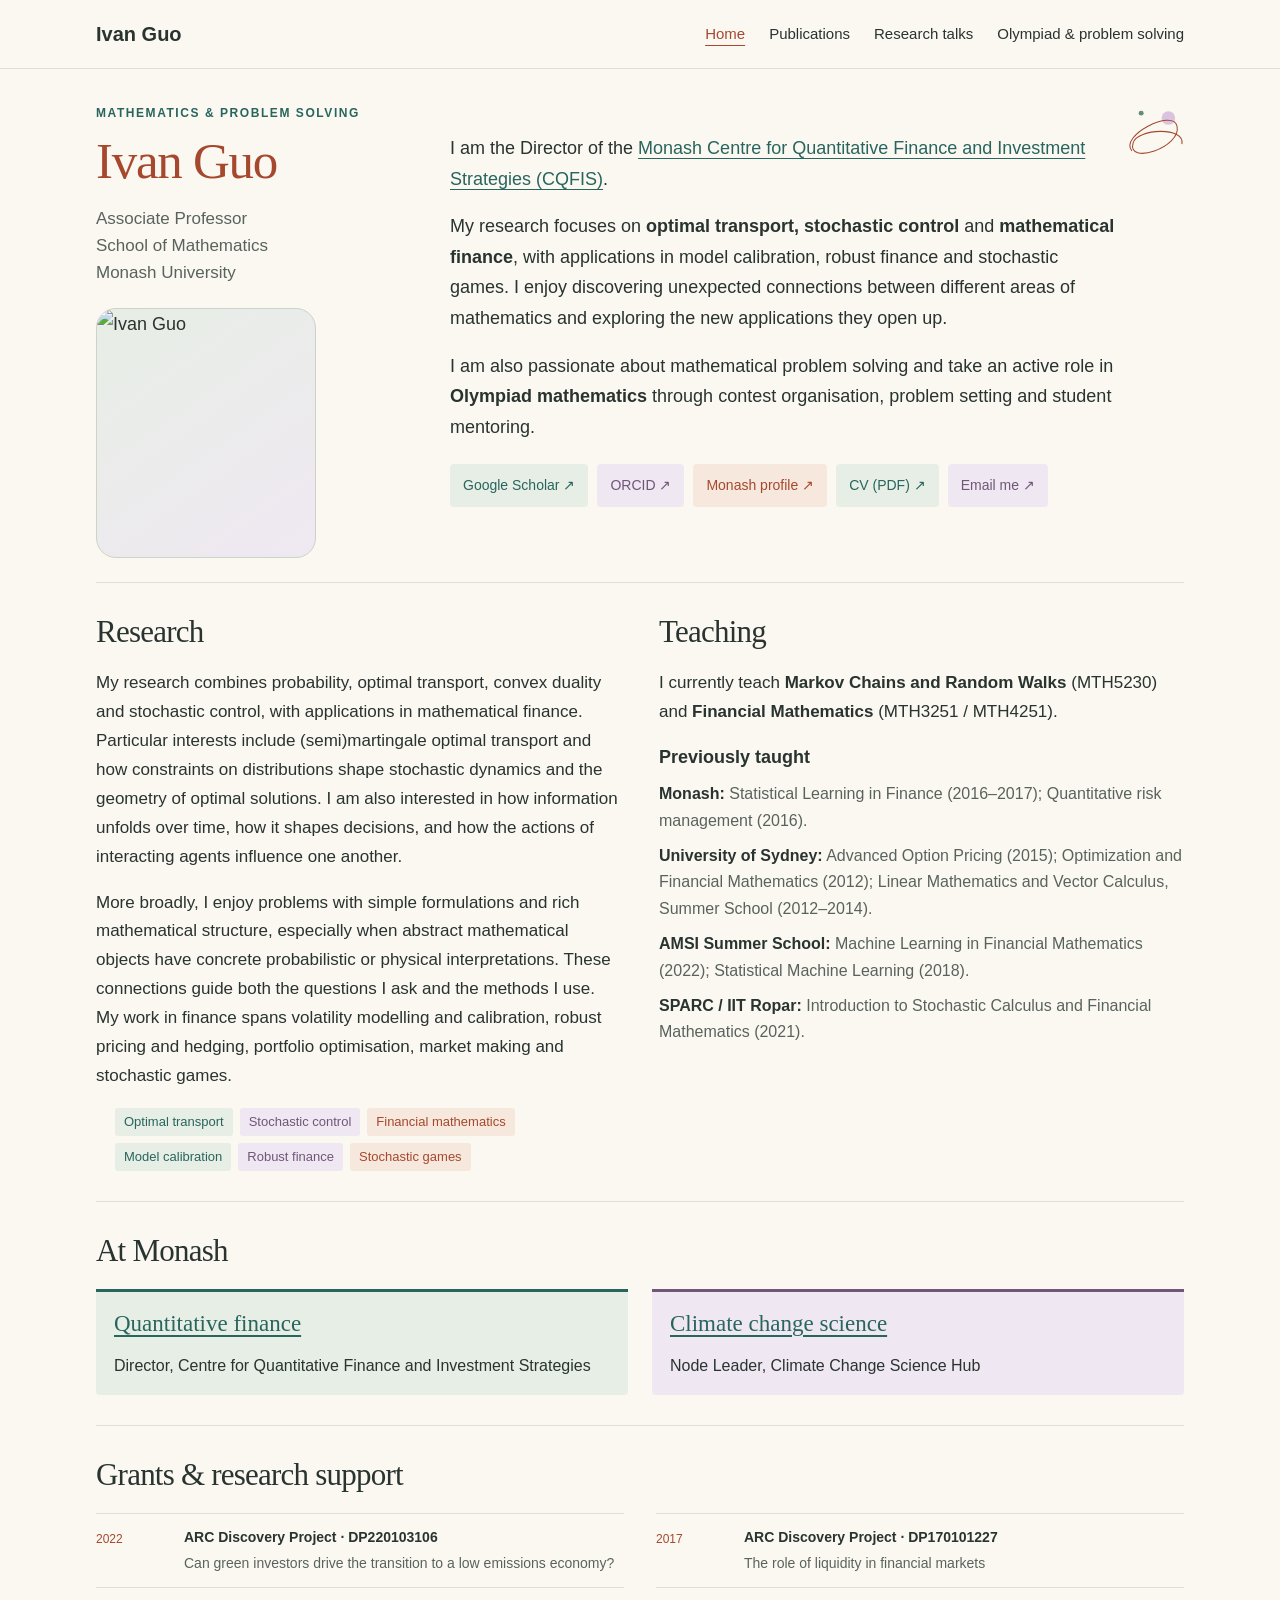
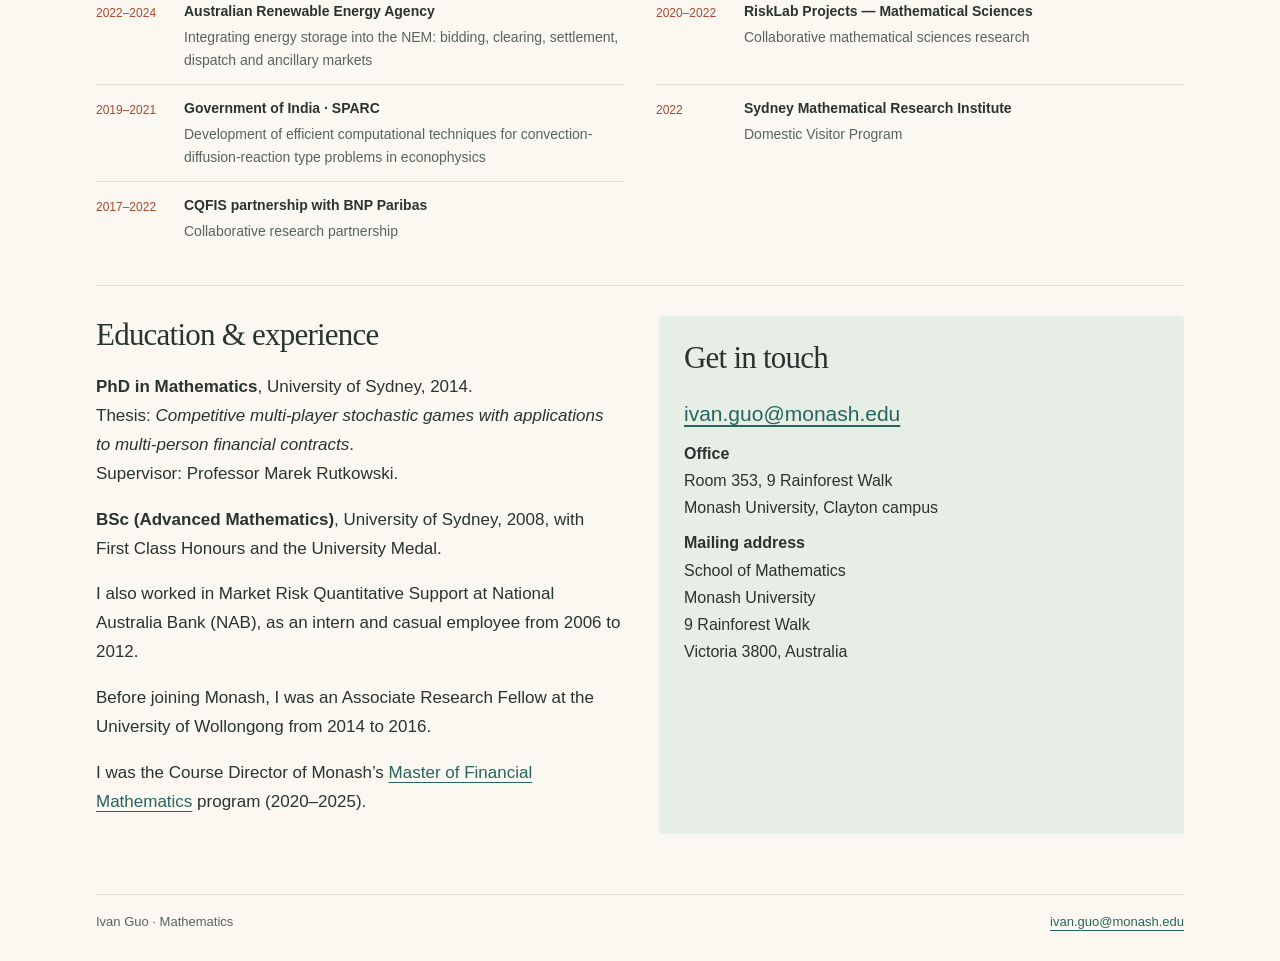
==== commit 4880c523: "Update index.html" ====
--- a/index.html
+++ b/index.html
@@ -46,7 +46,7 @@
             </svg>
             <p>I am the Director of the <a href="https://www.monash.edu/science/quantitative-finance" target="_blank" rel="noopener noreferrer">Monash Centre for Quantitative Finance and Investment Strategies (CQFIS)</a>.</p>
             <p>My research focuses on <strong>optimal transport, stochastic control</strong> and <strong>mathematical finance</strong>, with applications in model calibration, robust finance and stochastic games. I enjoy discovering unexpected connections between different areas of mathematics and exploring the new applications they open up.</p>
-            <p>I enjoy mathematical problem solving and take an active role in <strong>Olympiad mathematics</strong> through contest organisation, problem setting and student mentoring.</p>
+            <p>I am also passionate about mathematical problem solving and take an active role in <strong>Olympiad mathematics</strong> through contest organisation, problem setting and student mentoring.</p>
             <div class="profiles" aria-label="Academic profiles and CV">
               <a href="https://scholar.google.com/citations?hl=en&amp;user=IPDgZisAAAAJ" target="_blank" rel="noopener noreferrer">Google Scholar ↗</a>
               <a href="https://orcid.org/0000-0002-6483-6654" target="_blank" rel="noopener noreferrer">ORCID ↗</a>
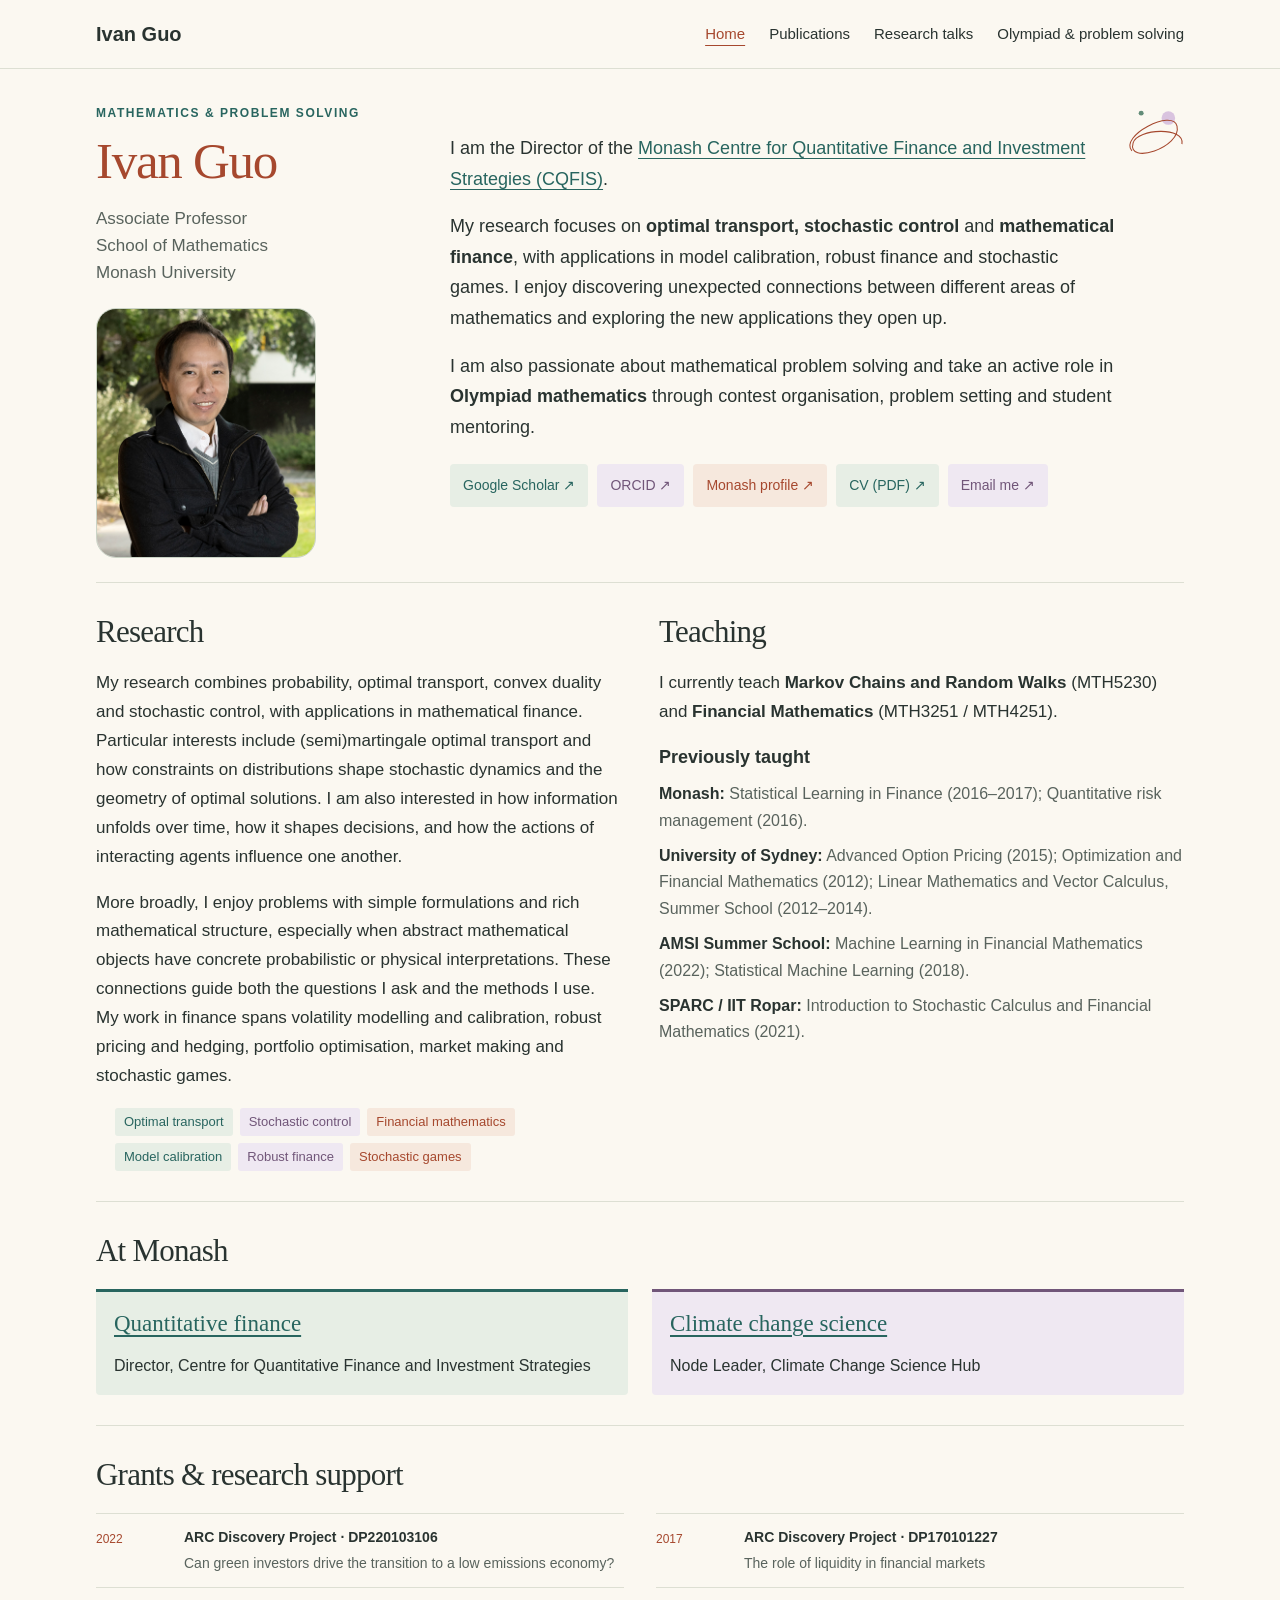
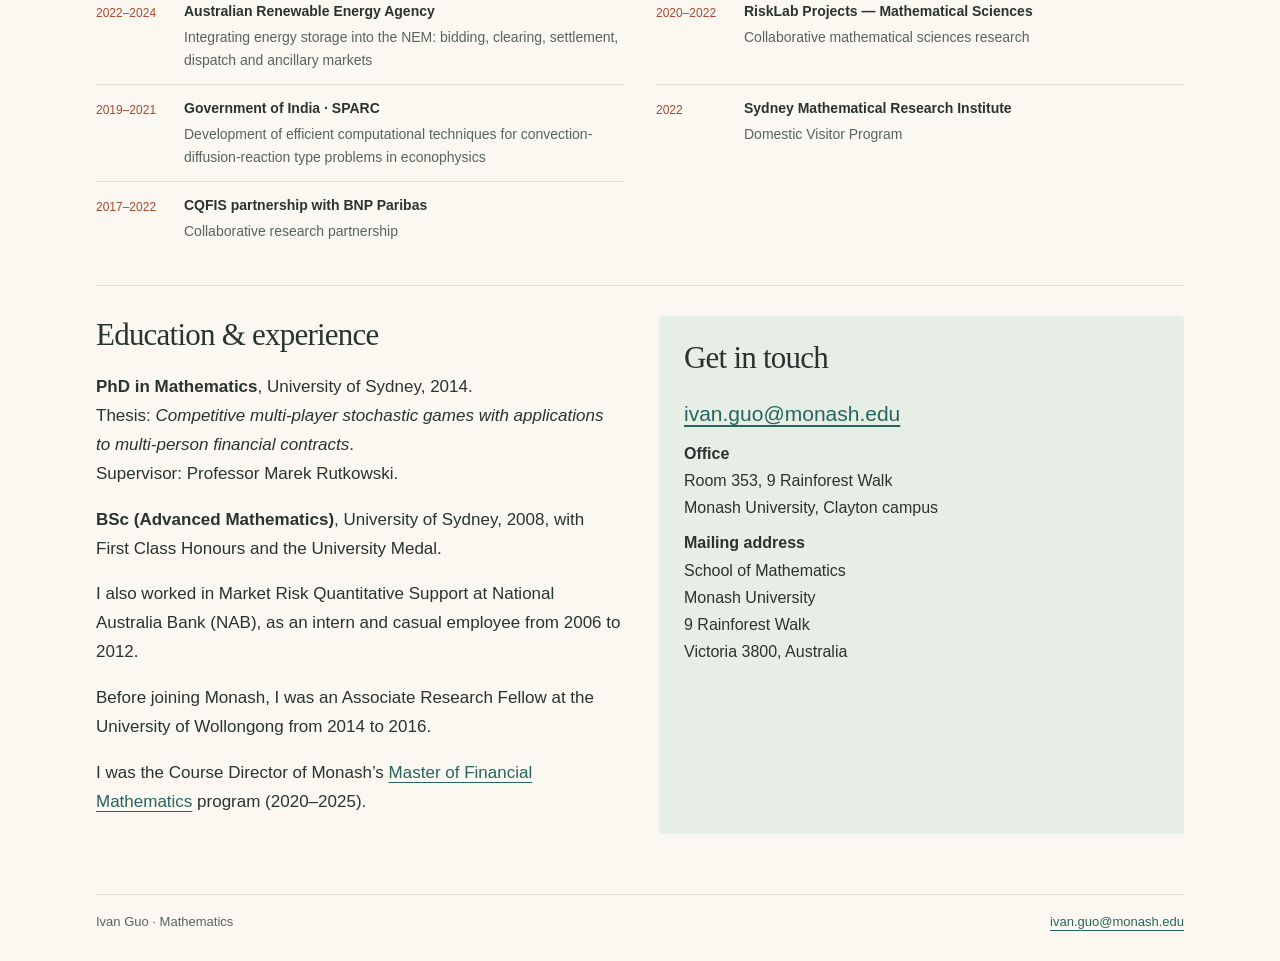
==== commit d73c19e0: "Update index.html" ====
--- a/index.html
+++ b/index.html
@@ -7,6 +7,7 @@
     <title>Home | Ivan Guo</title>
     <link rel="stylesheet" href="styles.css">
     <script src="navigation.js" defer></script>
+    <link rel="icon" type="image/png" href="ig-favicon.png">
   </head>
   <body class="page-index">
     <header class="site-header">
@@ -36,7 +37,7 @@
             <p class="eyebrow">Mathematics &amp; problem solving</p>
             <h1 id="home-title">Ivan Guo</h1>
             <p class="role">Associate Professor<br>School of Mathematics<br>Monash University</p>
-            <img class="portrait" src="https://raw.githubusercontent.com/ivanguogit/website/refs/heads/main/IvanOutside.png" alt="Ivan Guo">
+            <img class="portrait" src="IvanOutside.png" alt="Ivan Guo">
           </div>
           <div class="bio">
             <svg class="flourish" viewBox="0 0 110 110" fill="none" aria-hidden="true">
@@ -51,7 +52,7 @@
               <a href="https://scholar.google.com/citations?hl=en&amp;user=IPDgZisAAAAJ" target="_blank" rel="noopener noreferrer">Google Scholar ↗</a>
               <a href="https://orcid.org/0000-0002-6483-6654" target="_blank" rel="noopener noreferrer">ORCID ↗</a>
               <a href="https://research.monash.edu/en/persons/ivan-guo/" target="_blank" rel="noopener noreferrer">Monash profile ↗</a>
-              <a href="https://raw.githubusercontent.com/ivanguogit/website/refs/heads/main/IvanGuo05112026.pdf" target="_blank" rel="noopener noreferrer">
+              <a href="IvanGuo05112026.pdf" target="_blank" rel="noopener noreferrer">
   CV (PDF) ↗
 </a>
               <a href="mailto:ivan.guo@monash.edu" target="_blank" rel="noopener noreferrer">Email me ↗</a>
